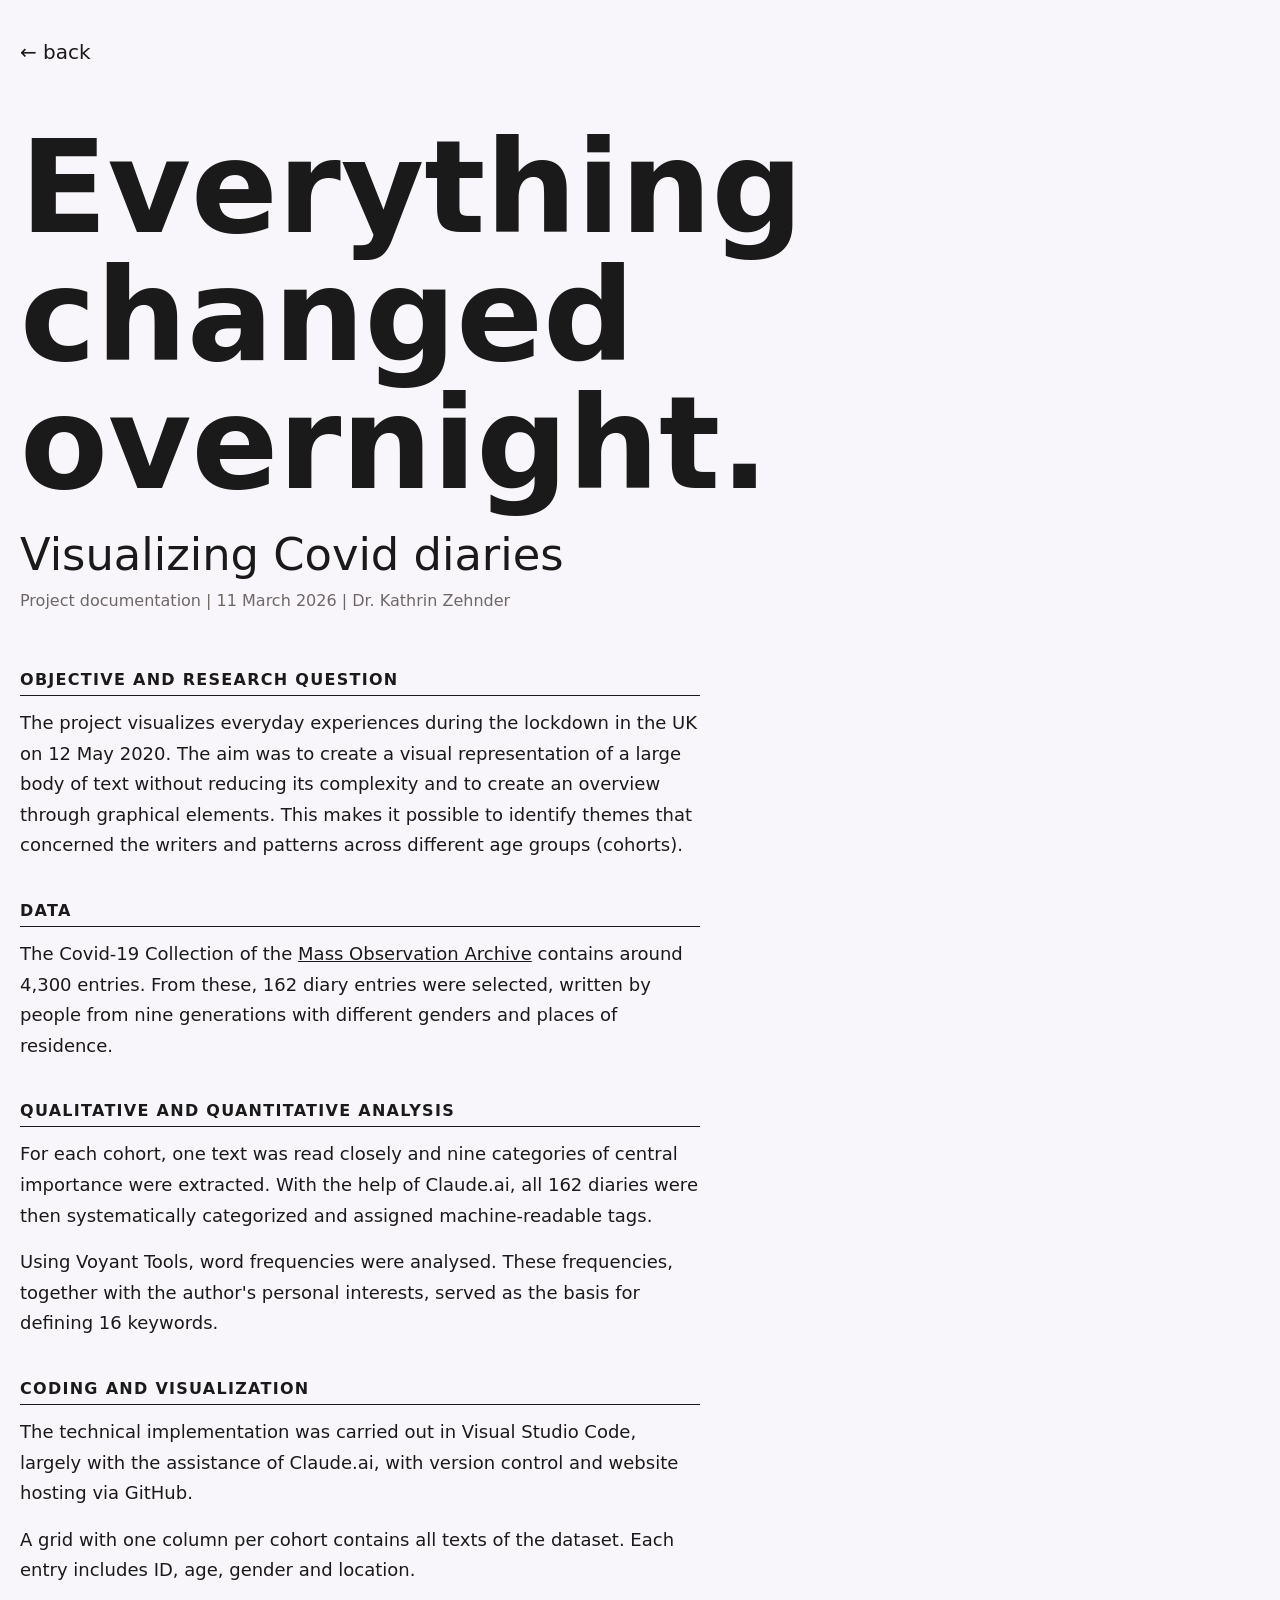
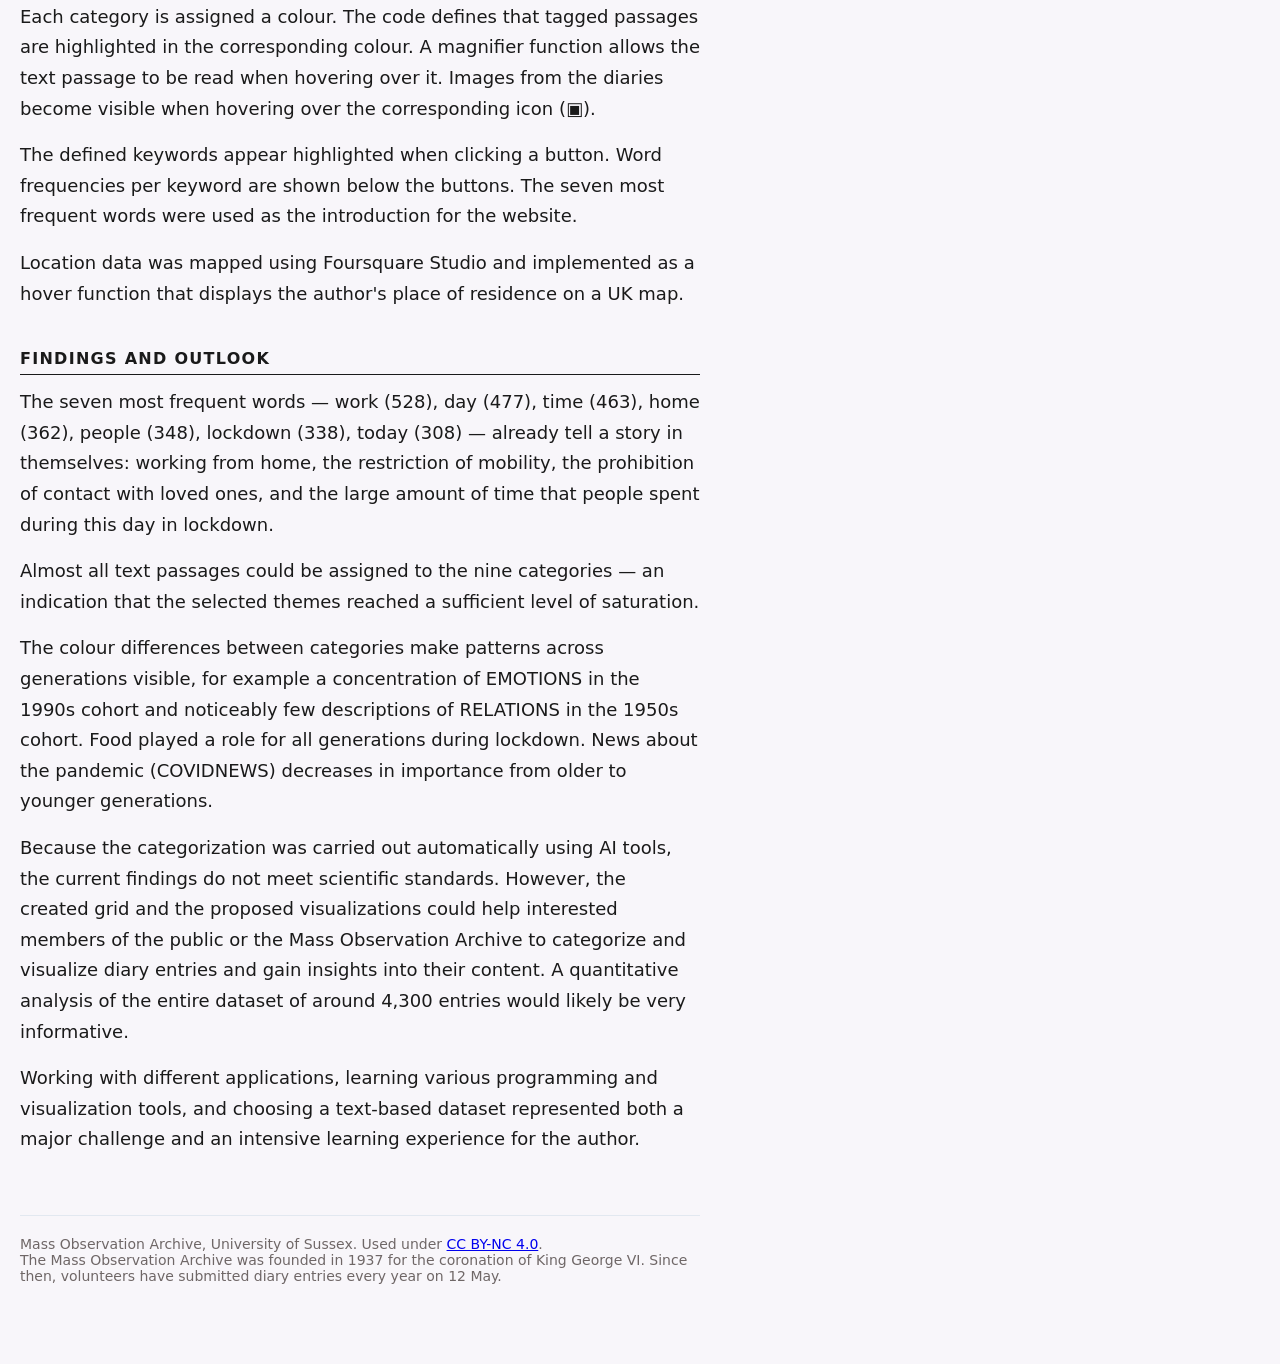
==== about.html @ 0ee9abfc "Add About page and project documentation - New about.html with full project documentation (EN) - "Ab" ====
<!DOCTYPE html>
<html lang="en">
<head>
    <meta charset="UTF-8">
    <meta name="viewport" content="width=device-width, initial-scale=1.0">
    <title>About — Everything changed overnight</title>
    <link rel="stylesheet" href="css/styles.css">
    <style>
        .about-wrap {
            max-width: 720px;
            padding: 40px 20px 80px 20px;
        }
        .about-back {
            font-size: 20px;
            font-weight: 300;
            color: #1a1a1a;
            text-decoration: none;
            display: inline-block;
            margin-bottom: 60px;
        }
        .about-back:hover { opacity: 0.5; }
        .about-title {
            font-size: clamp(48px, 10vw, 160px);
            font-weight: 550;
            line-height: 1;
            color: #1a1a1a;
            margin-bottom: 20px;
        }
        .about-subtitle {
            font-size: clamp(18px, 3.5vw, 48px);
            font-weight: 300;
            color: #1a1a1a;
            margin-bottom: 10px;
        }
        .about-byline {
            font-size: 16px;
            color: #6f6767;
            margin-bottom: 60px;
        }
        .about-section h2 {
            font-size: 16px;
            font-weight: 700;
            text-transform: uppercase;
            letter-spacing: 0.08em;
            color: #1a1a1a;
            margin: 40px 0 12px;
            border-bottom: 1px solid #1a1a1a;
            padding-bottom: 6px;
        }
        .about-section p {
            font-size: 18px;
            font-weight: 300;
            line-height: 1.7;
            color: #1a1a1a;
            margin-bottom: 16px;
        }
        .about-section a {
            color: inherit;
            text-decoration: underline;
        }
        .about-footer {
            margin-top: 60px;
            font-size: 14px;
            color: #6f6767;
            border-top: 1px solid #e2e8f0;
            padding-top: 20px;
        }
    </style>
</head>
<body>
    <div class="about-wrap">

        <a href="index.html" class="about-back">← back</a>

        <div class="about-title">Everything changed overnight.</div>
        <div class="about-subtitle">Visualizing Covid diaries</div>
        <div class="about-byline">Project documentation | 11 March 2026 | Dr. Kathrin Zehnder</div>

        <div class="about-section">

            <h2>Objective and research question</h2>
            <p>The project visualizes everyday experiences during the lockdown in the UK on 12 May 2020. The aim was to create a visual representation of a large body of text without reducing its complexity and to create an overview through graphical elements. This makes it possible to identify themes that concerned the writers and patterns across different age groups (cohorts).</p>

            <h2>Data</h2>
            <p>The Covid-19 Collection of the <a href="https://massobs.org.uk/research/covid19/" target="_blank">Mass Observation Archive</a> contains around 4,300 entries. From these, 162 diary entries were selected, written by people from nine generations with different genders and places of residence.</p>

            <h2>Qualitative and quantitative analysis</h2>
            <p>For each cohort, one text was read closely and nine categories of central importance were extracted. With the help of Claude.ai, all 162 diaries were then systematically categorized and assigned machine-readable tags.</p>
            <p>Using Voyant Tools, word frequencies were analysed. These frequencies, together with the author's personal interests, served as the basis for defining 16 keywords.</p>

            <h2>Coding and visualization</h2>
            <p>The technical implementation was carried out in Visual Studio Code, largely with the assistance of Claude.ai, with version control and website hosting via GitHub.</p>
            <p>A grid with one column per cohort contains all texts of the dataset. Each entry includes ID, age, gender and location.</p>
            <p>Each category is assigned a colour. The code defines that tagged passages are highlighted in the corresponding colour. A magnifier function allows the text passage to be read when hovering over it. Images from the diaries become visible when hovering over the corresponding icon (▣).</p>
            <p>The defined keywords appear highlighted when clicking a button. Word frequencies per keyword are shown below the buttons. The seven most frequent words were used as the introduction for the website.</p>
            <p>Location data was mapped using Foursquare Studio and implemented as a hover function that displays the author's place of residence on a UK map.</p>

            <h2>Findings and outlook</h2>
            <p>The seven most frequent words — work (528), day (477), time (463), home (362), people (348), lockdown (338), today (308) — already tell a story in themselves: working from home, the restriction of mobility, the prohibition of contact with loved ones, and the large amount of time that people spent during this day in lockdown.</p>
            <p>Almost all text passages could be assigned to the nine categories — an indication that the selected themes reached a sufficient level of saturation.</p>
            <p>The colour differences between categories make patterns across generations visible, for example a concentration of EMOTIONS in the 1990s cohort and noticeably few descriptions of RELATIONS in the 1950s cohort. Food played a role for all generations during lockdown. News about the pandemic (COVIDNEWS) decreases in importance from older to younger generations.</p>
            <p>Because the categorization was carried out automatically using AI tools, the current findings do not meet scientific standards. However, the created grid and the proposed visualizations could help interested members of the public or the Mass Observation Archive to categorize and visualize diary entries and gain insights into their content. A quantitative analysis of the entire dataset of around 4,300 entries would likely be very informative.</p>
            <p>Working with different applications, learning various programming and visualization tools, and choosing a text-based dataset represented both a major challenge and an intensive learning experience for the author.</p>

        </div>

        <div class="about-footer">
            Mass Observation Archive, University of Sussex. Used under <a href="https://creativecommons.org/licenses/by-nc/4.0/" target="_blank">CC BY-NC 4.0</a>.<br>
            The Mass Observation Archive was founded in 1937 for the coronation of King George VI. Since then, volunteers have submitted diary entries every year on 12 May.
        </div>

    </div>
</body>
</html>
---- css/styles.css ----
/* ── Intro Splash ──────────────────────────────────────────────── */
#intro-splash {
    display: none;   /* JS zeigt es – sicher falls JS fehlschlägt */
    position: fixed;
    top: 0; left: 0; right: 0; bottom: 0;
    background: #000;
    z-index: 9999;
    align-items: center;
    justify-content: center;
    pointer-events: none;
    transition: opacity 0.7s ease;
}

#splash-word {
    font-family: 'Roboto', sans-serif;
    font-size: clamp(6rem, 18vw, 16rem);
    font-weight: 700;
    letter-spacing: 0.04em;
    opacity: 0;
    color: #fff;
    transition: opacity 0.35s ease, transform 0.35s ease;
}
#splash-title,
#splash-subtitle {
    position: absolute;
    color: #fff;
    opacity: 0;
    transition: opacity 0.6s ease;
}

#splash-title {
    font-size: 240px;   /* ← gleich wie .header-title */
    font-weight: 550;
    line-height: 1;
}

#splash-subtitle {
    font-size: 80px;    /* ← gleich wie .header-subtitle  */
    font-weight: 300;
    line-height: 1;
}
/* ─────────────────────────────────────────────────────────────── */

/* ═══ 1. RESET & BASICS ═══ */

* {
    margin: 0;
    padding: 0;
    box-sizing: border-box;
}

html {
    scroll-behavior: smooth;
}

body {
    margin: 0;
    font-family: roboto, system-ui, -apple-system, BlinkMacSystemFont, sans-serif;
    background-size: 100% auto;
    background-color: #f8f6fa;
    color: #1a202c;
}

.drawing-layer {
    position: fixed;  /* Schwebt über allem */
    top: 0;
    left: 0;
    width: 100%;
    height: 100%;
    pointer-events: none;  /* Klicks gehen durch! */
    z-index: 999;  /* Ganz oben */
}
.header-title {
    font-size: clamp(48px, 16vw, 240px);
    font-weight: 550;
    line-height: 1;
    color: #1a1a1a;
}
.header-subtitle {
    font-size: clamp(18px, 5.5vw, 80px);
    font-weight: 300;
    line-height: 1.15;
    color: #1a1a1a;
}

.text-container {
    display: block;
    font-size: 20px;
    margin-top: 40px;
    text-align: left;
    color: #1a1a1a;
    white-space: normal;
    word-wrap: break-word;
}



/* ═══ 2. HEADER & CONTROLS ═══ */

#headerContainer {
    padding-left: clamp(12px, 1.5vw, 20px);
    padding-right: 5%;
    padding-bottom: clamp(30px, 5vw, 80px);
    padding-top: clamp(8px, 1vw, 15px);
    font-size: 20px;
    background-color: #f8f6fa;
    color: #020202;
    min-height: 100vh;
    display: flex;
    flex-direction: column;
}

.scroll-link {
    display: block;
    font-size: clamp(18px, 5.5vw, 80px);
    font-weight: 300;
    line-height: 1;
    color: #1a1a1a;
    text-decoration: none;
    margin-top: auto;
    text-align: center;
    transition: opacity 0.2s;
}

.scroll-link:hover {
    opacity: 0.5;
}

h1 {
    margin: 0 0 10px 0;
    font-size: 56px;
    color: #2d3748;
    font-weight: 900;
}

.info-bar {/* Text: 12th May 164 diaries Source MOA*/
    display: flex;
    gap: 10px; /*Abstand zwischen Elementen der infobar*/
    align-items: center; /*Vertikale Ausrichtung: Alle Elemente mittig in der Höhe, auch wenn eins höher ist als andere*/
    flex-wrap: wrap; /*Umbruch erlaubt*/
    margin-bottom: 1%;
    margin-top: clamp(6px, 1vw, 15px);
    justify-content: flex-end; /* Schiebt Flex-Items nach rechts */
    text-align: right; /* Text rechtsbündig */
    font-weight: 400;
    font-size: 24px; /* Schriftgröße für 12th May Text */
}

.stat {
    font-size: 14px;
    color: #000000;
    font-weight: 600; /*400=normal, 600=etwas fett, 700=fett*/
}

.controls {/*Jede Zeile mit Buttons (Keywords, Cohorts, Tags)*/
    /*display: flex;*/
    gap: 20px; /*zwischen Element und button*/
    align-items: center;
    /*flex-wrap: wrap;*/
    margin-bottom: 60px; /*Abstand zur nächsten Controls-Zeile*/
    /*margin-top: -100px;*/
    justify-content: flex-end; /* ← NEU! Buttons nach rechts */
    padding-right: 5%; /* ← NEU! Abstand vom Rand */
}

.filter-label {
    font-size: 14px;
    font-weight: bold;
    color: #060606;
}
#keywordButtons,
#cohortButtons,
#tagButtons {
    display: flex;
    gap: 8px;           /* Abstand zwischen Buttons */
    flex-wrap: wrap;
    align-items: center;
}

#filterContainer {
    padding-left: 20px;
    padding-top: 60px;
}

.header-body {
    margin-top: 30px;
    font-size: 24px;
}

.filter-hint {
    padding: 4px 0 8px;
    font-size: 20px;
    color: #6f6767;
}

#keyword-counts {
    padding: 6px 0 60px;
    font-size: 13px;
    color: transparent;
    letter-spacing: 0.02em;
    transition: color 0.2s;
}

#keyword-counts.active {
    color: #6f6767;
}


.info-bar a.info-bar-link {
    color: inherit;
    text-decoration: underline;
}

/* ═══ 3. BUTTONS ═══ */

button {/*alle anderen buttons, z.B. Zurück zu allen Diaries*/
    background: #ffffff;
    color: white;
    border: none;
    padding: 8px 16px;
    border-radius: 1px; /*wie rund die buttons sind -> je grösser die Zahl, desto runder*/
    cursor: pointer;/*Mauszeiger wird zu Hand, damit man sieht, dass man klicken kann*/
    font-size: 14px;
    font-weight: 600;
    transition: all 0.2s;
    font-family: inherit;
}

button:hover {
    background: #ffffff; /*Farbe, die der Button erhält, wenn man darüberfährt*/
    transform: translateY(-2px); /***Verschiebt nach oben:** 2px hoch, Button "hebt sich"*/
}

/* Filter Buttons = Keywords und Cohorts*/
.filter-btn {
    background: #f9f9f9;/*Farbe des Buttons*/
    color: #1a1a1a;/*Schriftfarbe*/
    border: 0px solid #cbd5e0;/*Rand 0px= kein Rand, auch "none" würde gehen*/
}

.filter-btn:hover {
    border-color: #e2e5eb;
    background: #4a5568;
}

.filter-btn.active { /*Einstellungen wenn ein Filterbutton aktiv ist*/
    background: #2e2f30;
    color: white;
    border-color: #2e2f30;
}

/* Keyword Buttons (überschreibt filter-btn) */
.keyword-btn {
    background: #1a1a1a;
    color: white;
}

.keyword-btn:hover {
    background: #888888;
    color: white;
}

.keyword-btn.active {
    background: #888888;
    color: white;
}

.keyword-btn-clear {
    background: white;
    color: #1a1a1a;
    box-shadow: 0 1px 4px rgba(0,0,0,0.18);
}

/* Tag Buttons */
.tag-btn {
    background: white;
    color: #718096;
    border: 2px solid #cbd5e0;
    display: inline-flex;
    align-items: center;
    gap: 6px;
}

.tag-btn:hover {
    transform: translateY(-2px);
    box-shadow: 0 1px 0px rgba(0,0,0,0.15);
}



/* ═══ 4. DIARY GRID & COLUMNS ═══ */

.diary-grid {
    display: flex;
    flex-direction: row;
    gap: 7px;
    padding: 7px 7px 7px 20px;
    align-items: flex-start;
    overflow-x: auto;
    max-width: 100%;
    margin: 0 auto;
    transition: transform 0.3s ease;
}

/* Dynamische Spaltenbreite */
.diary-grid.few-columns .cohort-column {
    max-width: 800px;
    flex: 1;
}

.diary-grid.many-columns .cohort-column {
    max-width: 400px;
    flex: 1;
}

.cohort-column {
    flex: 1;
    min-width: 150px;
    display: flex;
    flex-direction: column;
    gap: 1px;
}

.cohort-column:not(:first-child) {
    position: relative;
}

.cohort-column:not(:first-child)::before {
    content: '';
    position: absolute;
    left: -4px;
    top: 0;
    bottom: 0;
    border-left: 2px dotted #a0a0a0;
}

.cohort-header {
    position: sticky;
    top: 0;
    background: #f8f6fa;
    padding: 7px 7px 0px 7px;
    margin-bottom: 4px;
    border-radius: 0px 0px 0px 0px; /*Form der Überschrift-Kästchen*/
    font-weight: regular;
    font-size: 12px;
    text-align: left;
    z-index: 10;
    box-shadow: 0 0px 0px rgb(249, 246, 246);
    /* border-bottom: 1px solid; */
}

/* ═══ 5. DIARY CARDS ═══ */

.diary-entry {
    background: #f8f6fa;
    border-radius: 0px;
    padding: 3px 7px;
    box-shadow: 0 0px 0px rgba(0,0,0,0.1);
    border-left: none;
    transition: all 0.3s;
}

.diary-entry:hover {
    box-shadow: 0 0px 0px rgba(0,0,0,0.15);
    transform: translateY(0px);
}

.diary-header {
    display: flex;
    justify-content: space-between;
    align-items: center;
    margin-bottom: 2px;
    padding-bottom: 2px;
    border-bottom: 1px solid #e2e8f0;
}

.diary-id {
    font-size: 8px;
    font-weight: regular;
    color: #171717;
}

.diary-meta {
    font-size: 8px;
    color: #171717;
    font-weight: normal;
}

.diary-text {
    font-size: 6px;
    line-height: 1.2;
    color: #111111;
}

.diary-text p {
    margin-bottom: 0;
}

/* Highlights */
.tag-highlight {
    padding: 0;
    border-radius: 3px;
    transition: background-color 0.3s ease;
}

.keyword-highlight {
    padding: 0px 2px;
    border-radius: 3px;
    font-weight: bold;
    font-size: 10px; /* Fallback – wird per inline style überschrieben */
    line-height: 1;
    background-color: transparent;
    color: inherit;
}

/* ═══ 6. KEYWORD WORD CLOUD ═══ */

#keyword-cloud-tooltip {
    display: none;
    position: fixed;
    background: white;
    border: 1px solid #e2e8f0;
    border-radius: 4px;
    padding: 8px;
    z-index: 500;
    box-shadow: 0 4px 20px rgba(0,0,0,0.12);
    pointer-events: none;
}

.img-placeholder {
    cursor: crosshair;
    color: #718096;
    font-size: 8px;
}

/* Pattern Mode */
body.pattern-mode .diary-text {
    color: transparent;
}

/* ═══ MAP TOOLTIP ═══ */

#map-tooltip {
    display: none;
    position: fixed;
    background: white;
    border: 1px solid #e2e8f0;
    border-radius: 3px;
    padding: 8px;
    z-index: 1000;
    pointer-events: none;
    box-shadow: 0 4px 20px rgba(0,0,0,0.12);
}

#map-tooltip .map-img-wrap {
    position: relative;
}

#map-dot {
    position: absolute;
    width: 15px;
    height: 15px;
    background:#c4222d;
    border-radius: 50%;
    transform: translate(-50%, -50%);
    pointer-events: none;
    box-shadow: 0 0 4px rgba(0,0,0,0.4);
}

#map-tooltip-label {
    font-size: 11px;
    color: #718096;
    margin-top: 5px;
    text-align: center;
}

.diary-meta[data-location] {
    cursor: crosshair;
}

#image-tooltip {
    display: none;
    position: fixed;
    background: white;
    border: 1px solid #e2e8f0;
    border-radius: 3px;
    padding: 8px;
    z-index: 1000;
    pointer-events: none;
    box-shadow: 0 4px 20px rgba(0,0,0,0.12);
}

#image-tooltip img {
    max-width: 320px;
    max-height: 320px;
    display: block;
}

/* ═══ 7. MAGNIFIER ═══ */

#magnifier {
    display: none;
    position: fixed;
    background: white;
    border: 1px solid #e2e8f0;
    border-radius: 3px;
    padding: 12px 16px;
    max-width: 380px;
    z-index: 1000;
    pointer-events: none;
    box-shadow: 0 4px 20px rgba(0,0,0,0.12);
}

#magnifier-meta {
    font-size: 11px;
    color: #718096;
    font-weight: 600;
    margin-bottom: 8px;
    letter-spacing: 0.03em;
}

#magnifier-text {
    font-size: 14px;
    line-height: 1.7;
    color: #2d3748;
}
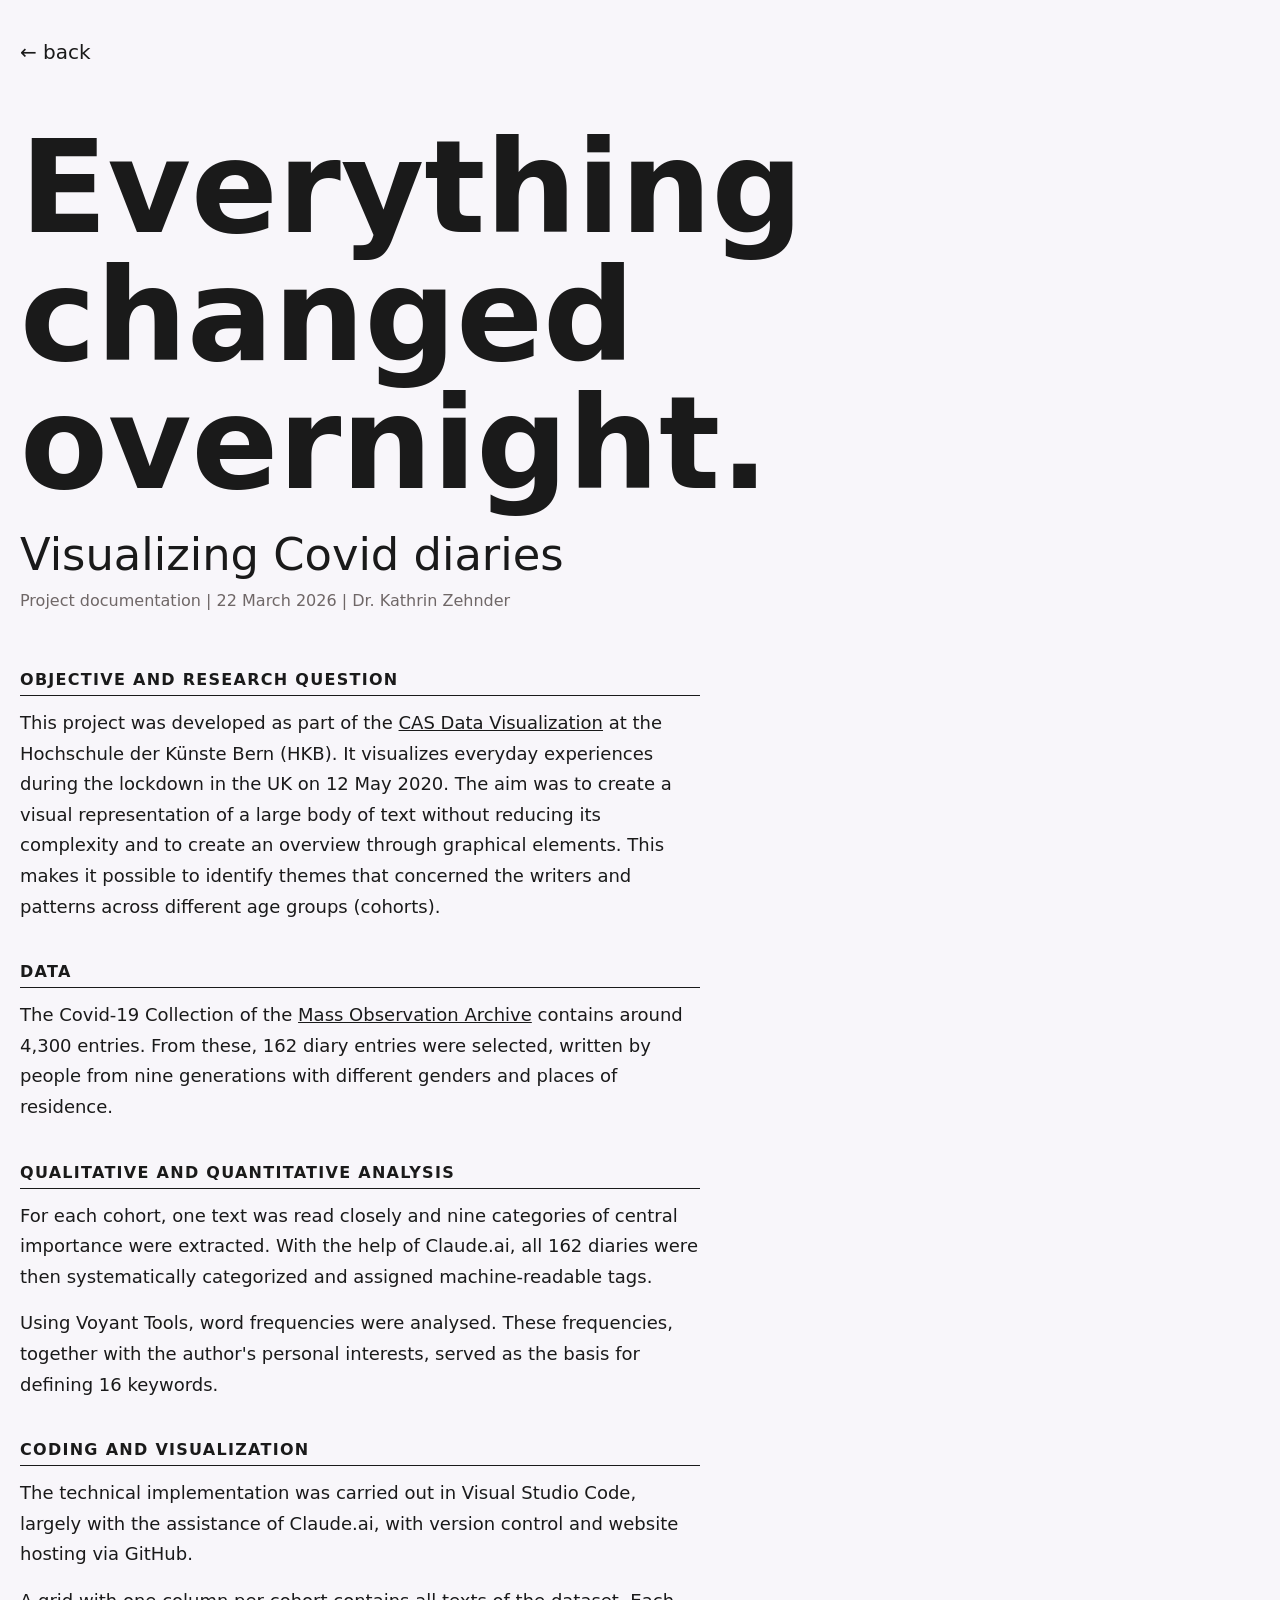
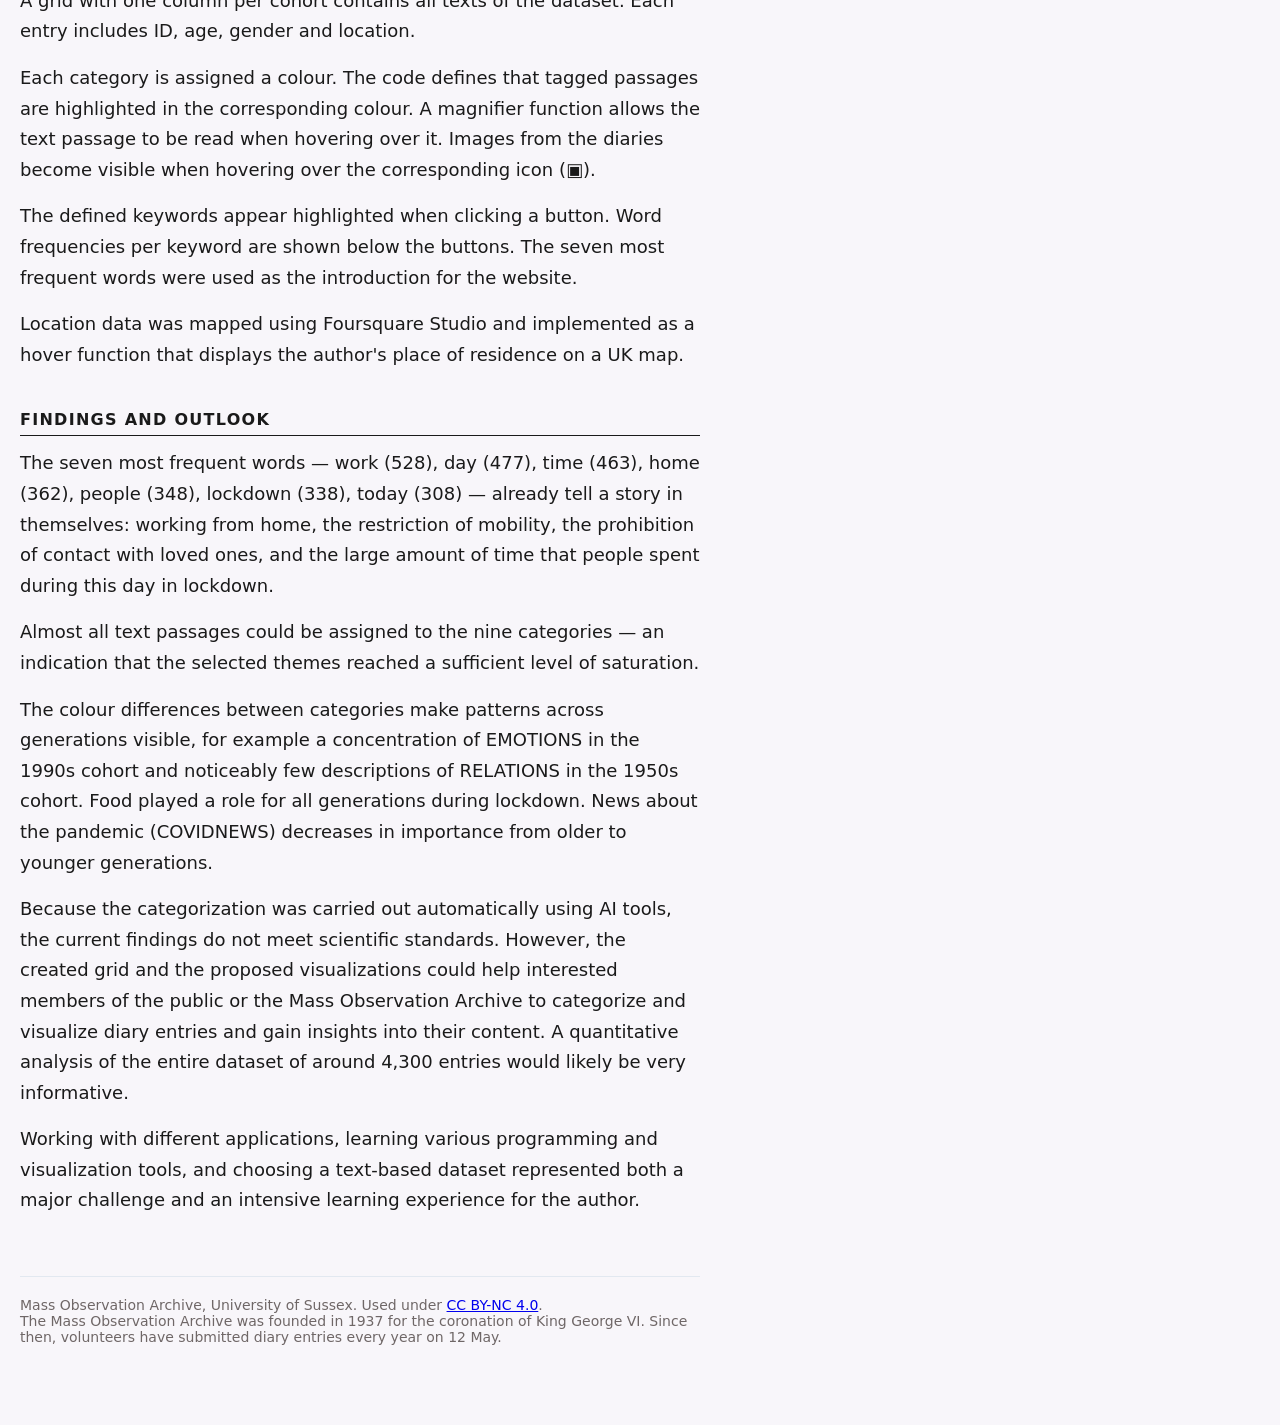
==== commit 384a44a1: "Add HKB CAS Data Visualization credit to About page Co-Authored-By: Claude Sonnet 4.6 <noreply@anthr" ====
--- a/about.html
+++ b/about.html
@@ -74,12 +74,12 @@
 
         <div class="about-title">Everything changed overnight.</div>
         <div class="about-subtitle">Visualizing Covid diaries</div>
-        <div class="about-byline">Project documentation | 11 March 2026 | Dr. Kathrin Zehnder</div>
+        <div class="about-byline">Project documentation | 22 March 2026 | Dr. Kathrin Zehnder</div>
 
         <div class="about-section">
 
             <h2>Objective and research question</h2>
-            <p>The project visualizes everyday experiences during the lockdown in the UK on 12 May 2020. The aim was to create a visual representation of a large body of text without reducing its complexity and to create an overview through graphical elements. This makes it possible to identify themes that concerned the writers and patterns across different age groups (cohorts).</p>
+            <p>This project was developed as part of the <a href="https://www.hkb.bfh.ch/de/weiterbildung/cas/data-visualization/" target="_blank">CAS Data Visualization</a> at the Hochschule der Künste Bern (HKB). It visualizes everyday experiences during the lockdown in the UK on 12 May 2020. The aim was to create a visual representation of a large body of text without reducing its complexity and to create an overview through graphical elements. This makes it possible to identify themes that concerned the writers and patterns across different age groups (cohorts).</p>
 
             <h2>Data</h2>
             <p>The Covid-19 Collection of the <a href="https://massobs.org.uk/research/covid19/" target="_blank">Mass Observation Archive</a> contains around 4,300 entries. From these, 162 diary entries were selected, written by people from nine generations with different genders and places of residence.</p>
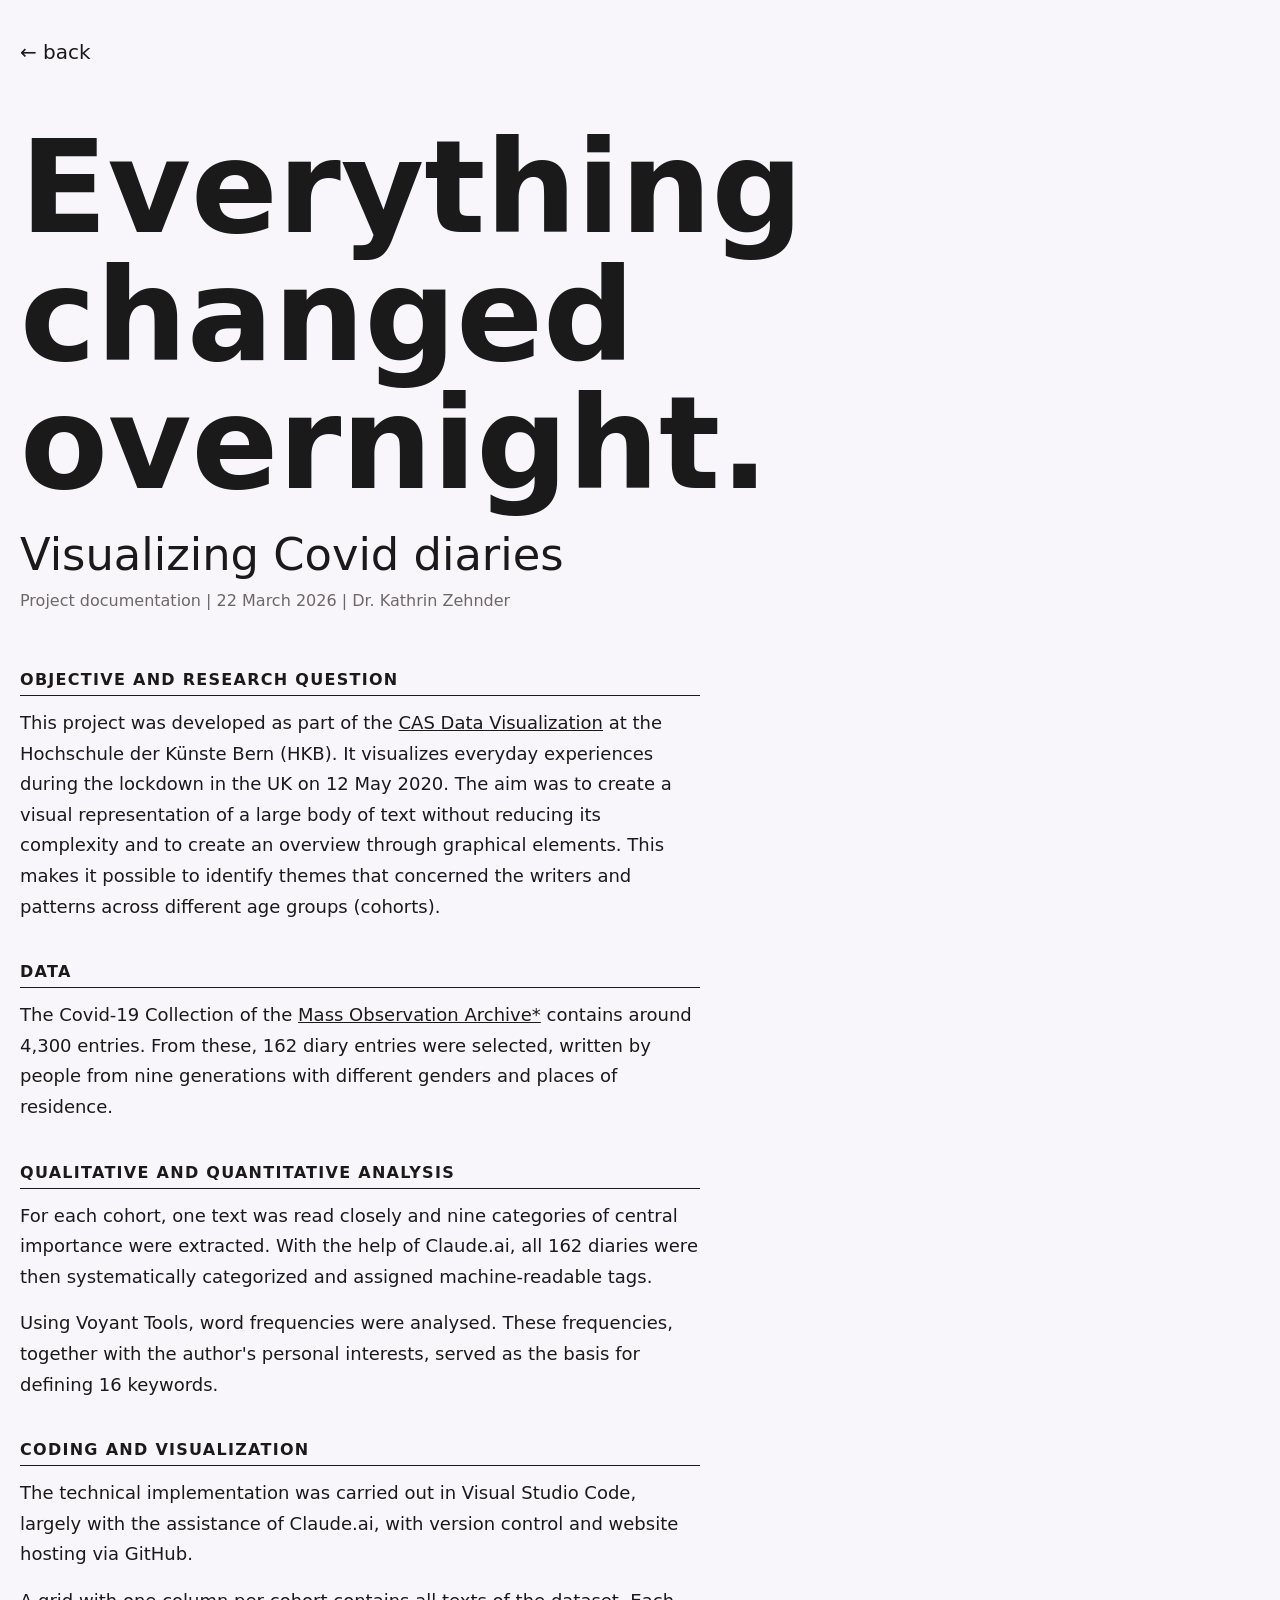
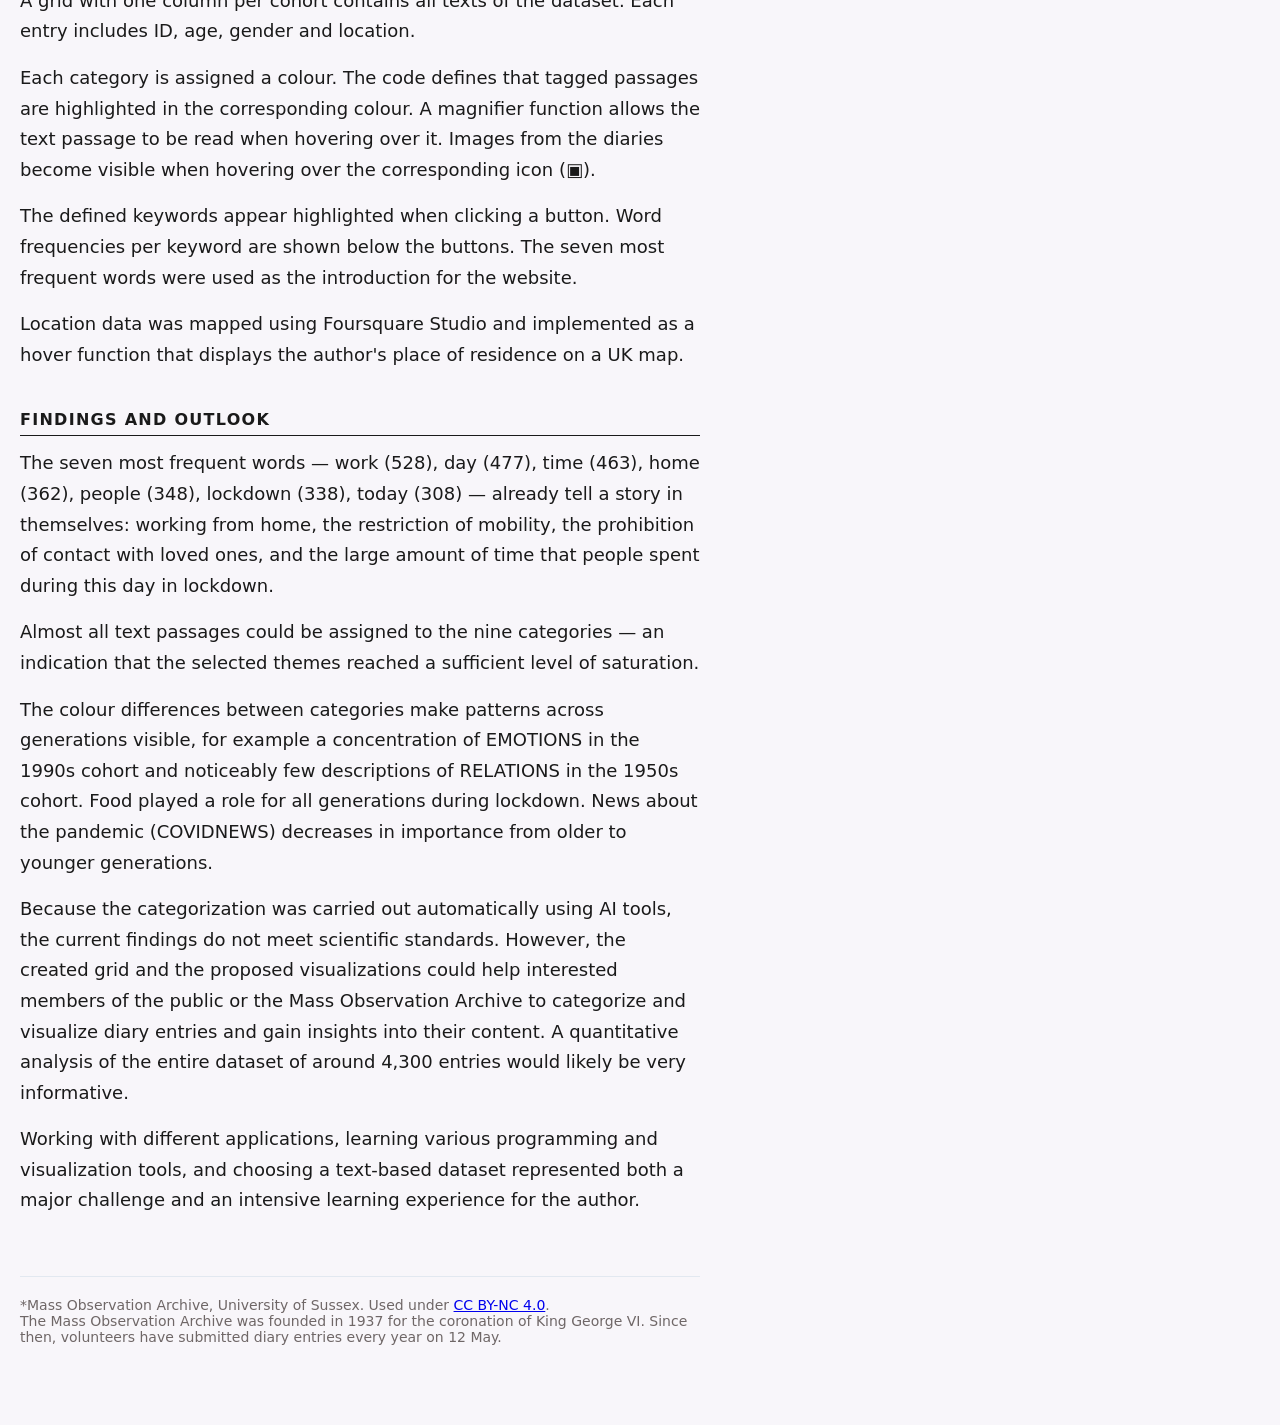
==== commit db8bf5b7: "Update About page: add MOA footnote marker Co-Authored-By: Claude Sonnet 4.6 <noreply@anthropic.com>" ====
--- a/about.html
+++ b/about.html
@@ -82,7 +82,7 @@
             <p>This project was developed as part of the <a href="https://www.hkb.bfh.ch/de/weiterbildung/cas/data-visualization/" target="_blank">CAS Data Visualization</a> at the Hochschule der Künste Bern (HKB). It visualizes everyday experiences during the lockdown in the UK on 12 May 2020. The aim was to create a visual representation of a large body of text without reducing its complexity and to create an overview through graphical elements. This makes it possible to identify themes that concerned the writers and patterns across different age groups (cohorts).</p>
 
             <h2>Data</h2>
-            <p>The Covid-19 Collection of the <a href="https://massobs.org.uk/research/covid19/" target="_blank">Mass Observation Archive</a> contains around 4,300 entries. From these, 162 diary entries were selected, written by people from nine generations with different genders and places of residence.</p>
+            <p>The Covid-19 Collection of the <a href="https://massobs.org.uk/research/covid19/" target="_blank">Mass Observation Archive*</a> contains around 4,300 entries. From these, 162 diary entries were selected, written by people from nine generations with different genders and places of residence.</p>
 
             <h2>Qualitative and quantitative analysis</h2>
             <p>For each cohort, one text was read closely and nine categories of central importance were extracted. With the help of Claude.ai, all 162 diaries were then systematically categorized and assigned machine-readable tags.</p>
@@ -105,7 +105,7 @@
         </div>
 
         <div class="about-footer">
-            Mass Observation Archive, University of Sussex. Used under <a href="https://creativecommons.org/licenses/by-nc/4.0/" target="_blank">CC BY-NC 4.0</a>.<br>
+            *Mass Observation Archive, University of Sussex. Used under <a href="https://creativecommons.org/licenses/by-nc/4.0/" target="_blank">CC BY-NC 4.0</a>.<br>
             The Mass Observation Archive was founded in 1937 for the coronation of King George VI. Since then, volunteers have submitted diary entries every year on 12 May.
         </div>
 
